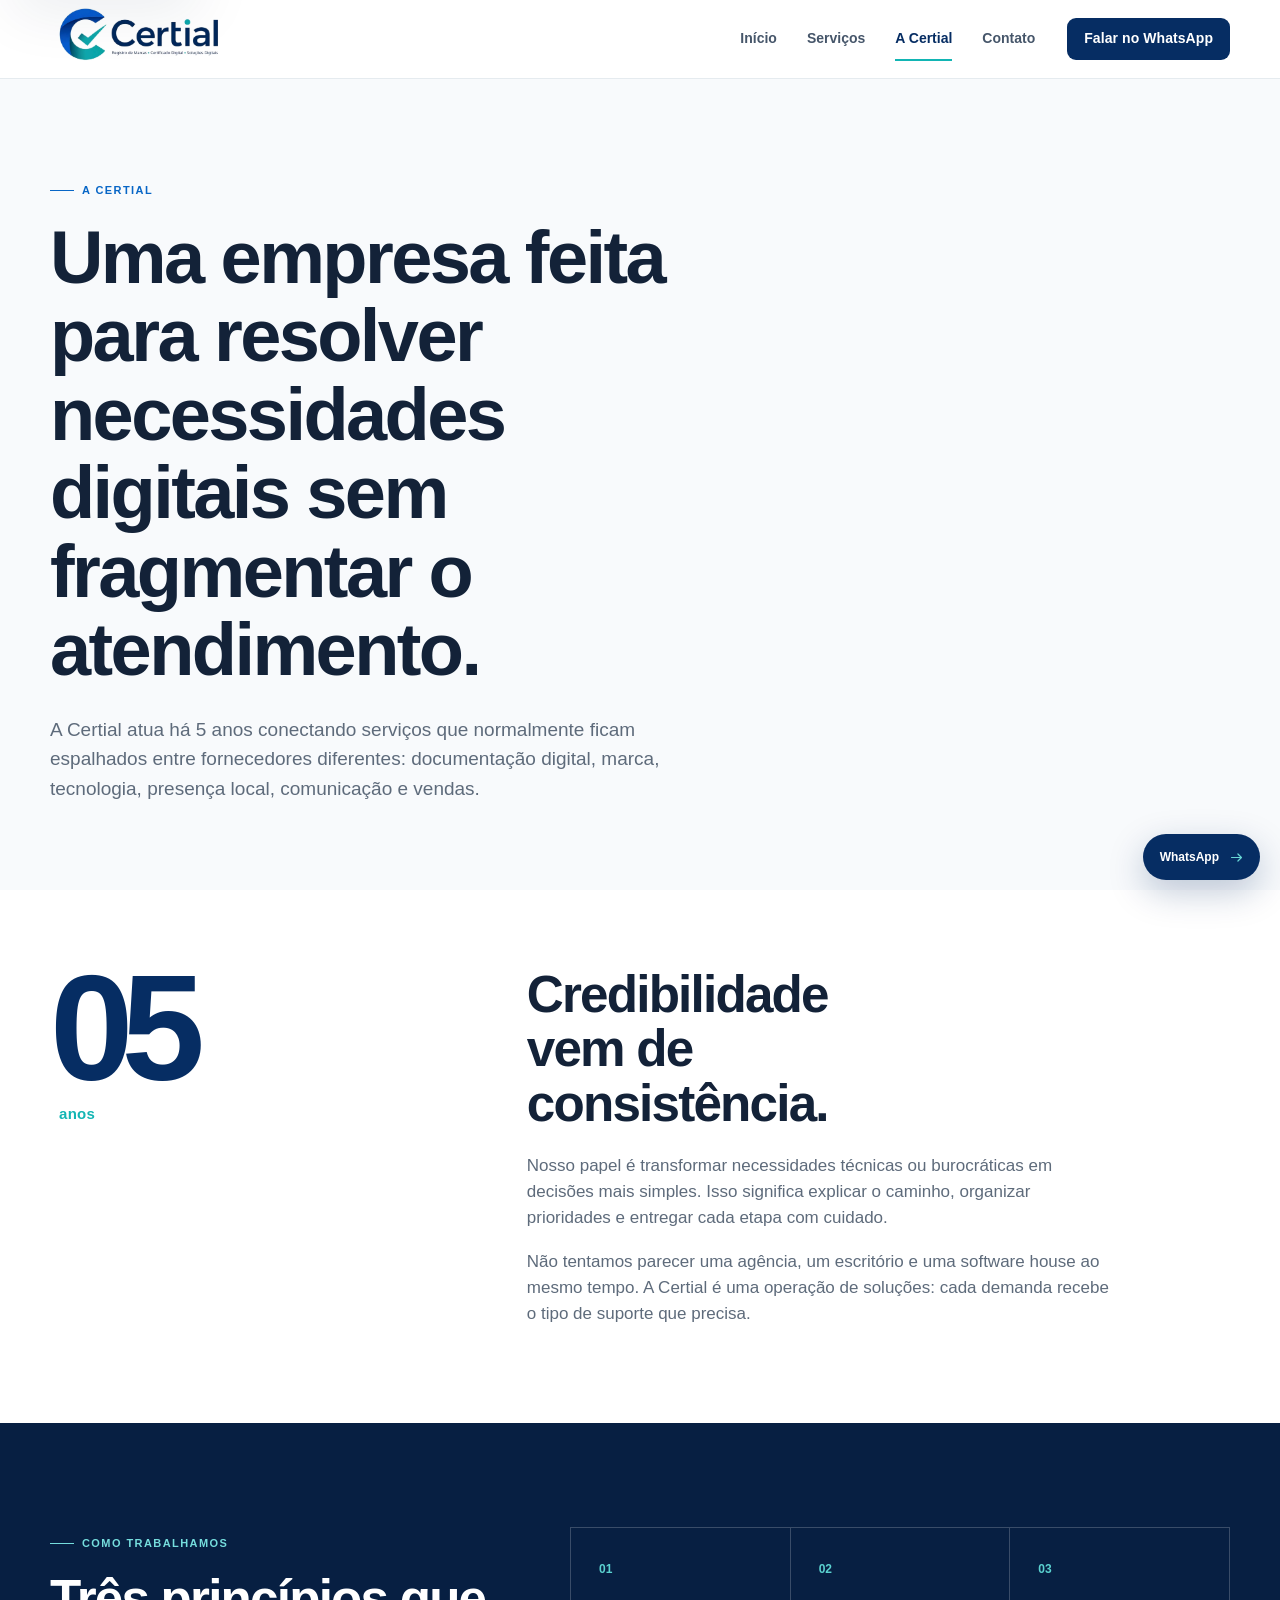
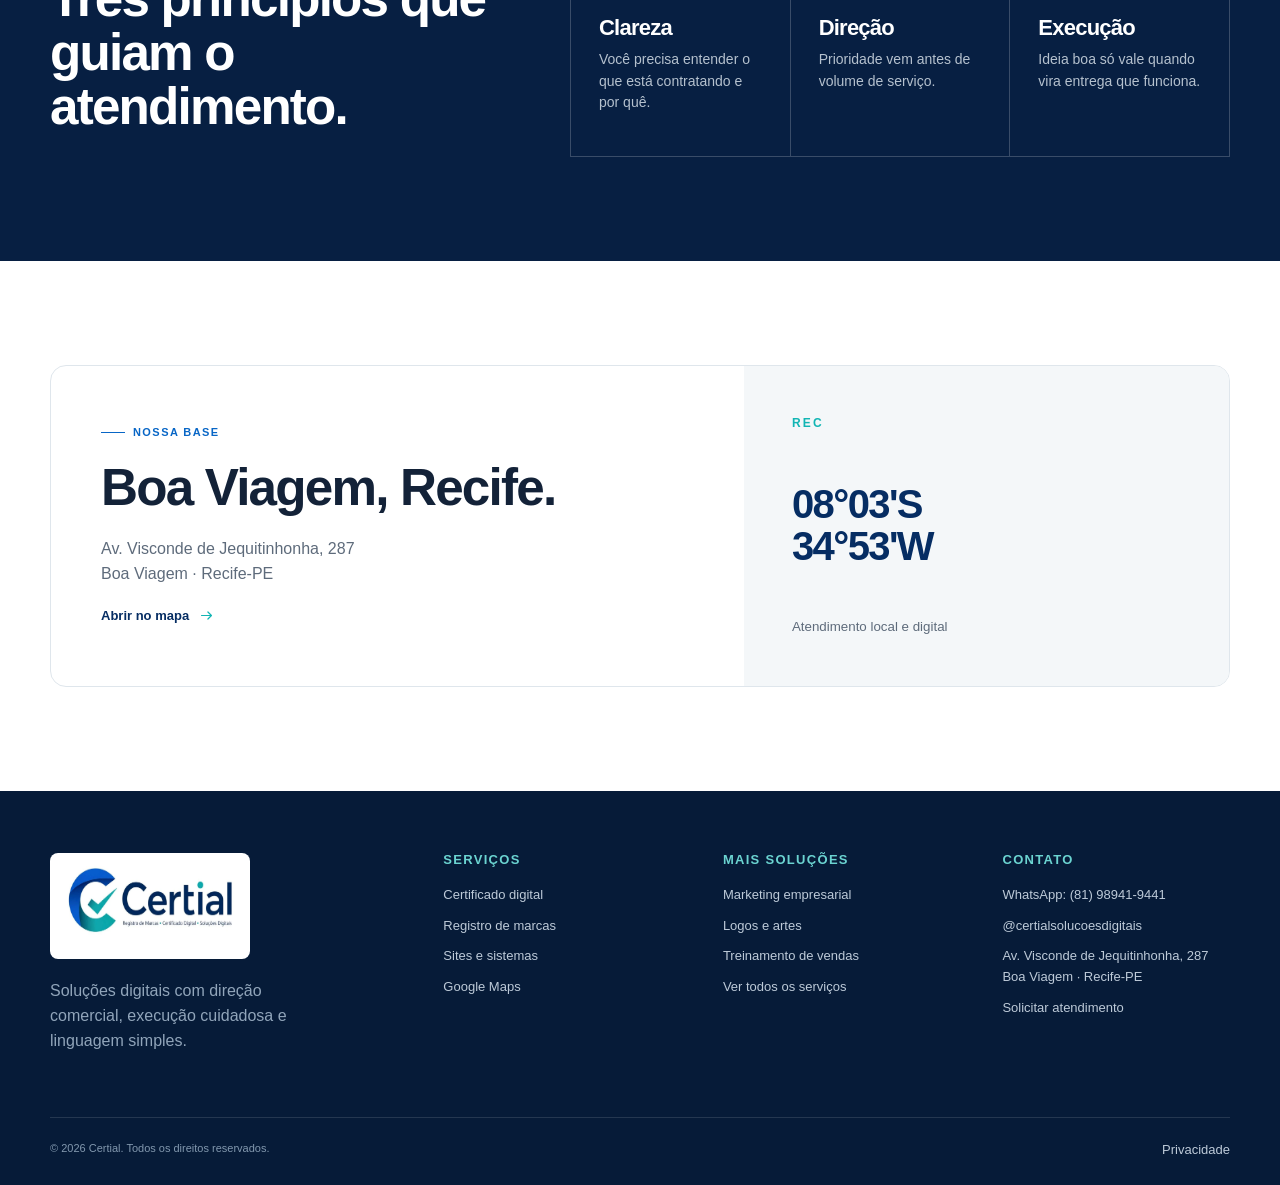
==== sobre.html @ b818bddf "Add files via upload" ====
<!doctype html>
<html lang="pt-BR">
<head>
  <meta charset="utf-8">
  <meta name="viewport" content="width=device-width, initial-scale=1">
  <title>A Certial | Soluções digitais em Recife</title>
  <meta name="description" content="Conheça a Certial, empresa de soluções digitais em Boa Viagem, Recife, com 5 anos de atuação.">
  <meta name="theme-color" content="#062d63">
  <meta name="color-scheme" content="light">
  <link rel="icon" href="favicon.png" type="image/png">
  <link rel="apple-touch-icon" href="icon-192.png">
  <link rel="manifest" href="manifest.webmanifest">
  <link rel="preload" href="logo-transparent.png" as="image">
  <link rel="stylesheet" href="style.css">
  
</head>
<body>
<a class="skip-link" href="#conteudo">Pular para o conteúdo</a>
<header class="site-header" data-header>
  <div class="container nav-shell">
    <a class="brand" href="index.html" aria-label="Certial — início"><img src="logo-transparent.png" alt="Certial" width="270" height="114"></a>
    <nav class="desktop-nav" aria-label="Navegação principal"><a href="index.html" class="">Início</a><a href="servicos.html" class="">Serviços</a><a href="sobre.html" class="is-active">A Certial</a><a href="contato.html" class="">Contato</a></nav>
    <a class="btn btn-primary header-cta" href="https://wa.me/5581989419441?text=Ol%C3%A1%21%20Vim%20pelo%20site%20da%20Certial%20e%20gostaria%20de%20atendimento." target="_blank" rel="noopener">Falar no WhatsApp</a>
    <button class="menu-toggle" type="button" aria-label="Abrir menu" aria-expanded="false" data-menu-toggle><span></span><span></span></button>
  </div>
  <div class="mobile-panel" data-mobile-menu>
    <div class="container mobile-panel-inner"><a href="index.html" class="">Início</a><a href="servicos.html" class="">Serviços</a><a href="sobre.html" class="is-active">A Certial</a><a href="contato.html" class="">Contato</a><a class="btn btn-primary" href="https://wa.me/5581989419441?text=Ol%C3%A1%21%20Vim%20pelo%20site%20da%20Certial%20e%20gostaria%20de%20atendimento." target="_blank" rel="noopener">Falar no WhatsApp</a></div>
  </div>
</header>
<main id="conteudo">
<section class="page-hero section-pad"><div class="container narrow-left reveal"><span class="eyebrow">A Certial</span><h1>Uma empresa feita para resolver necessidades digitais sem fragmentar o atendimento.</h1><p>A Certial atua há 5 anos conectando serviços que normalmente ficam espalhados entre fornecedores diferentes: documentação digital, marca, tecnologia, presença local, comunicação e vendas.</p></div></section>
<section class="section-pad compact"><div class="container about-statement"><div class="big-number reveal">05<span>anos</span></div><div class="reveal delay-1"><h2>Credibilidade vem de consistência.</h2><p>Nosso papel é transformar necessidades técnicas ou burocráticas em decisões mais simples. Isso significa explicar o caminho, organizar prioridades e entregar cada etapa com cuidado.</p><p>Não tentamos parecer uma agência, um escritório e uma software house ao mesmo tempo. A Certial é uma operação de soluções: cada demanda recebe o tipo de suporte que precisa.</p></div></div></section>
<section class="section-pad dark-section"><div class="container principles"><div class="reveal"><span class="eyebrow light">Como trabalhamos</span><h2>Três princípios que guiam o atendimento.</h2></div><div class="principle-grid reveal delay-1"><article><b>01</b><h3>Clareza</h3><p>Você precisa entender o que está contratando e por quê.</p></article><article><b>02</b><h3>Direção</h3><p>Prioridade vem antes de volume de serviço.</p></article><article><b>03</b><h3>Execução</h3><p>Ideia boa só vale quando vira entrega que funciona.</p></article></div></div></section>
<section class="section-pad"><div class="container location-card reveal"><div><span class="eyebrow">Nossa base</span><h2>Boa Viagem, Recife.</h2><p>Av. Visconde de Jequitinhonha, 287<br>Boa Viagem · Recife-PE</p><a class="text-link" href="https://www.google.com/maps/search/?api=1&query=Av.%20Visconde%20de%20Jequitinhonha%20287%2C%20Boa%20Viagem%2C%20Recife%20PE" target="_blank" rel="noopener">Abrir no mapa <span class="icon"><svg viewBox="0 0 24 24" aria-hidden="true"><path d="M5 12h14M14 7l5 5-5 5"/></svg></span></a></div><div class="location-visual"><span>REC</span><strong>08°03'S<br>34°53'W</strong><small>Atendimento local e digital</small></div></div></section>
</main>
<footer class="site-footer">
  <div class="container footer-grid">
    <div class="footer-brand"><img src="logo.webp" alt="Certial" width="250" height="106"><p>Soluções digitais com direção comercial, execução cuidadosa e linguagem simples.</p></div>
    <div><h3>Serviços</h3><a href="certificado-digital.html">Certificado digital</a><a href="registro-de-marcas.html">Registro de marcas</a><a href="sites-sistemas.html">Sites e sistemas</a><a href="google-maps.html">Google Maps</a></div>
    <div><h3>Mais soluções</h3><a href="marketing.html">Marketing empresarial</a><a href="identidade-visual.html">Logos e artes</a><a href="treinamento-vendas.html">Treinamento de vendas</a><a href="servicos.html">Ver todos os serviços</a></div>
    <div><h3>Contato</h3><a href="https://wa.me/5581989419441?text=Ol%C3%A1%21%20Vim%20pelo%20site%20da%20Certial%20e%20gostaria%20de%20atendimento." target="_blank" rel="noopener">WhatsApp: (81) 98941-9441</a><a href="https://www.instagram.com/certialsolucoesdigitais/" target="_blank" rel="noopener">@certialsolucoesdigitais</a><a href="https://www.google.com/maps/search/?api=1&query=Av.%20Visconde%20de%20Jequitinhonha%20287%2C%20Boa%20Viagem%2C%20Recife%20PE" target="_blank" rel="noopener">Av. Visconde de Jequitinhonha, 287<br>Boa Viagem · Recife-PE</a><a href="contato.html">Solicitar atendimento</a></div>
  </div>
  <div class="container footer-bottom"><span>© <span data-year></span> Certial. Todos os direitos reservados.</span><a href="privacidade.html">Privacidade</a></div>
</footer>
<a class="floating-contact" href="https://wa.me/5581989419441?text=Ol%C3%A1%21%20Vim%20pelo%20site%20da%20Certial%20e%20gostaria%20de%20atendimento." target="_blank" rel="noopener" aria-label="Falar com a Certial pelo WhatsApp"><span>WhatsApp</span><span class="icon"><svg viewBox="0 0 24 24" aria-hidden="true"><path d="M5 12h14M14 7l5 5-5 5"/></svg></span></a>
<script src="script.js" defer></script>
</body>
</html>
---- style.css ----
:root{
  --navy:#062d63;
  --navy-2:#0b3d7a;
  --blue:#0866c6;
  --teal:#12b5b4;
  --ink:#132238;
  --muted:#5e6b7b;
  --line:#dfe6ec;
  --soft:#f4f7f9;
  --white:#fff;
  --radius:14px;
  --shadow:0 20px 60px rgba(15,37,65,.10);
  --container:min(1180px,calc(100% - 40px));
}
*{box-sizing:border-box}
html{scroll-behavior:smooth}
body{margin:0;background:#fff;color:var(--ink);font-family:Inter,ui-sans-serif,-apple-system,BlinkMacSystemFont,"Segoe UI",Roboto,Arial,sans-serif;line-height:1.55;-webkit-font-smoothing:antialiased}
a{color:inherit;text-decoration:none}
img{max-width:100%;display:block}
button,input,select,textarea{font:inherit}
button{color:inherit}
svg{width:100%;height:100%;fill:none;stroke:currentColor;stroke-width:1.7;stroke-linecap:round;stroke-linejoin:round}
::selection{background:#c9efef;color:var(--navy)}
.container{width:var(--container);margin-inline:auto}
.section-pad{padding:104px 0}.section-pad.compact{padding:78px 0}
.skip-link{position:fixed;left:14px;top:14px;z-index:9999;background:#fff;padding:10px 14px;border-radius:8px;transform:translateY(-160%);box-shadow:var(--shadow)}.skip-link:focus{transform:none}
.site-header{position:sticky;top:0;z-index:50;background:rgba(255,255,255,.93);backdrop-filter:blur(14px);border-bottom:1px solid rgba(223,230,236,.8)}
.nav-shell{height:78px;display:flex;align-items:center;gap:32px}.brand{display:flex;align-items:center;margin-right:auto}.brand img{width:177px;height:auto}.desktop-nav{display:flex;gap:30px;align-items:center}.desktop-nav a{font-size:14px;font-weight:650;color:#46566a;position:relative}.desktop-nav a:after{content:"";position:absolute;left:0;right:0;bottom:-11px;height:2px;background:var(--teal);transform:scaleX(0);transform-origin:left;transition:transform .24s}.desktop-nav a:hover:after,.desktop-nav a.is-active:after{transform:scaleX(1)}.desktop-nav a.is-active{color:var(--navy)}
.btn{display:inline-flex;justify-content:center;align-items:center;min-height:48px;padding:0 19px;border-radius:9px;border:1px solid transparent;font-weight:750;font-size:14px;letter-spacing:.005em;cursor:pointer;transition:transform .2s,background .2s,border-color .2s,color .2s}.btn:hover{transform:translateY(-1px)}.btn-primary{background:var(--navy);color:#fff}.btn-primary:hover{background:#0a3a78}.btn-ghost{border-color:#cfd9e3;background:#fff;color:var(--navy)}.btn-ghost:hover{border-color:#9cabb9}.btn-light{background:#fff;color:var(--navy)}.btn-full{width:100%}.header-cta{min-height:42px;padding:0 16px}
.menu-toggle{display:none;border:0;background:transparent;width:44px;height:44px;position:relative}.menu-toggle span{position:absolute;width:21px;height:2px;background:var(--navy);left:12px;transition:.25s}.menu-toggle span:first-child{top:17px}.menu-toggle span:last-child{top:25px}.menu-toggle[aria-expanded="true"] span:first-child{transform:translateY(4px) rotate(45deg)}.menu-toggle[aria-expanded="true"] span:last-child{transform:translateY(-4px) rotate(-45deg)}.mobile-panel{display:none}
.eyebrow{display:inline-flex;align-items:center;gap:8px;text-transform:uppercase;letter-spacing:.13em;font-size:11px;font-weight:850;color:var(--blue);margin-bottom:20px}.eyebrow:before{content:"";width:24px;height:1px;background:currentColor}.eyebrow.light{color:#75dddd}
h1,h2,h3,p{margin-top:0}h1,h2,h3{letter-spacing:-.035em;line-height:1.06}h1{font-size:clamp(44px,6vw,78px);max-width:14ch;margin-bottom:25px}h2{font-size:clamp(34px,4vw,54px);margin-bottom:22px}h3{font-size:22px;margin-bottom:10px}p{color:var(--muted)}
.hero{padding-top:90px;background:linear-gradient(180deg,#fff 0%,#fbfdfe 100%);overflow:hidden}.hero-grid{display:grid;grid-template-columns:minmax(0,1.2fr) minmax(360px,.8fr);gap:74px;align-items:center}.hero h1 em{font-style:normal;color:var(--navy);position:relative}.hero h1 em:after{content:"";position:absolute;left:0;right:3%;bottom:-4px;height:5px;background:linear-gradient(90deg,var(--teal),#5ce0da);border-radius:4px;transform:rotate(-.5deg)}.hero-lead{font-size:19px;line-height:1.65;max-width:690px}.hero-actions{display:flex;gap:12px;flex-wrap:wrap;margin-top:29px}.hero-note{margin-top:29px;font-size:13px;color:#58687a;display:flex;gap:10px;align-items:center}.status-dot{width:8px;height:8px;border-radius:50%;background:var(--teal);box-shadow:0 0 0 5px rgba(18,181,180,.12)}
.hero-panel{background:var(--navy);color:#fff;padding:34px 34px 30px;border-radius:16px;box-shadow:0 28px 80px rgba(6,45,99,.22);position:relative}.hero-panel:before{content:"";position:absolute;inset:12px;border:1px solid rgba(255,255,255,.08);border-radius:10px;pointer-events:none}.panel-kicker{font-size:10px;letter-spacing:.2em;color:#8fdcde;margin-bottom:26px}.panel-focus{display:grid;grid-template-columns:43px 1fr;gap:2px 14px;position:relative;z-index:1}.panel-focus span{grid-row:1/3;font-size:13px;color:#65d6d5;padding-top:2px}.panel-focus strong{font-size:19px}.panel-focus small{color:#b6c7da;line-height:1.5;margin-top:5px}.panel-line{height:1px;background:rgba(255,255,255,.12);margin:25px 0}
.hero-proof{display:grid;grid-template-columns:repeat(4,1fr);margin-top:78px;border-top:1px solid var(--line);border-bottom:1px solid var(--line)}.hero-proof span{padding:18px 20px;text-align:center;border-right:1px solid var(--line);font-size:12px;text-transform:uppercase;letter-spacing:.08em;font-weight:750;color:#556576}.hero-proof span:last-child{border-right:0}
.section-heading{display:grid;grid-template-columns:1.2fr .8fr;gap:70px;align-items:end;margin-bottom:42px}.section-heading h2{margin-bottom:0}.section-heading>p{font-size:17px;max-width:520px;margin-bottom:4px}
.services-grid{display:grid;grid-template-columns:repeat(2,1fr);border-top:1px solid var(--line)}.service-card{display:grid;grid-template-columns:56px 1fr;gap:22px;padding:32px 25px 32px 0;border-bottom:1px solid var(--line);transition:padding-left .22s,background .22s}.service-card:nth-child(odd){border-right:1px solid var(--line);padding-right:34px}.service-card:nth-child(even){padding-left:34px}.service-card:hover{background:#f8fafb}.icon{width:28px;height:28px;display:inline-flex;color:var(--teal);flex:0 0 auto}.service-card>.icon{width:32px;height:32px;color:var(--navy);margin-top:2px}.service-card p{margin-bottom:17px;max-width:46ch}.text-link{display:inline-flex;align-items:center;gap:9px;color:var(--navy);font-size:13px;font-weight:800}.text-link .icon{width:17px;height:17px}.services-grid-wide{grid-template-columns:repeat(2,1fr)}
.dark-section{background:#071f42;color:#fff}.dark-section p{color:#b5c1ce}.split-feature{display:grid;grid-template-columns:.9fr 1.1fr;gap:110px;align-items:center}.split-feature h2{max-width:12ch}.split-feature p{font-size:17px;max-width:54ch}.process-list{border-top:1px solid rgba(255,255,255,.17)}.process-list>div{display:grid;grid-template-columns:58px 1fr;padding:25px 0;border-bottom:1px solid rgba(255,255,255,.17)}.process-list b{font-size:12px;color:#68d4d3}.process-list span{display:grid;gap:6px}.process-list strong{font-size:18px}.process-list small{color:#9fb1c4}
.focus-grid{display:grid;grid-template-columns:1.2fr .8fr;grid-template-rows:auto auto;gap:16px}.focus-primary{grid-row:1/3;background:var(--soft);padding:52px;border-radius:14px;min-height:460px;display:flex;flex-direction:column;justify-content:flex-end}.focus-primary h2{max-width:10ch}.focus-primary p{font-size:17px;max-width:50ch}.focus-secondary{border:1px solid var(--line);padding:32px;border-radius:14px}.focus-secondary>span{font-size:11px;text-transform:uppercase;letter-spacing:.12em;color:var(--blue);font-weight:800}.focus-secondary h3{font-size:26px;margin-top:14px}.focus-secondary a{font-size:13px;color:var(--navy);font-weight:800}.two-col-cta{display:grid;grid-template-columns:1fr .8fr;gap:70px;padding:50px;border:1px solid var(--line);border-radius:16px}.two-col-cta h2{margin-bottom:0}.two-col-cta p{font-size:17px}
.faq-section{background:#fbfcfd}.faq-wrap{display:grid;grid-template-columns:.8fr 1.2fr;gap:90px}.faq-list{border-top:1px solid var(--line)}details{border-bottom:1px solid var(--line);padding:0}summary{list-style:none;cursor:pointer;font-weight:780;padding:24px 38px 24px 0;position:relative}summary::-webkit-details-marker{display:none}summary:after{content:"+";position:absolute;right:5px;font-size:23px;font-weight:400;top:18px;color:var(--teal)}details[open] summary:after{content:"−"}details p{padding:0 40px 22px 0;margin:0;max-width:62ch}
.page-hero{padding-top:95px;padding-bottom:68px;background:#f8fafc}.narrow-left{max-width:980px;margin-left:max(20px,calc((100vw - 1180px)/2))}.narrow-left h1{font-size:clamp(46px,6vw,74px);max-width:16ch}.narrow-left p{font-size:19px;max-width:60ch}.decision-grid{display:grid;grid-template-columns:1fr .8fr;gap:100px;align-items:center}.decision-grid p{font-size:17px}.soft-section{background:var(--soft)}.matrix{display:grid;grid-template-columns:repeat(3,1fr);border-top:1px solid var(--line);border-left:1px solid var(--line)}.matrix>div{padding:30px;border-right:1px solid var(--line);border-bottom:1px solid var(--line);min-height:135px;display:flex;flex-direction:column;justify-content:space-between}.matrix span{font-size:12px;color:var(--muted)}.matrix strong{font-size:18px;color:var(--navy)}
.service-hero{padding-top:92px;background:linear-gradient(180deg,#fff,#f7fafc)}.service-hero-grid{display:grid;grid-template-columns:1.05fr .65fr;gap:95px;align-items:center}.service-hero h1{max-width:13ch}.service-hero p{font-size:19px;max-width:60ch}.service-symbol{background:var(--navy);min-height:390px;border-radius:16px;padding:40px;color:#fff;display:flex;flex-direction:column;justify-content:flex-end;position:relative;overflow:hidden}.service-symbol:before{content:"";position:absolute;width:250px;height:250px;border-radius:50%;background:rgba(18,181,180,.18);right:-80px;top:-80px}.service-symbol>.icon{position:absolute;right:40px;top:40px;width:86px;height:86px;color:#58d4d2;opacity:.9}.service-symbol span{font-size:11px;letter-spacing:.2em;color:#64d6d3}.service-symbol small{font-size:28px;max-width:10ch;font-weight:750;line-height:1.06;margin-top:10px}.service-detail-grid{display:grid;grid-template-columns:.9fr 1.1fr;gap:100px;align-items:start}.service-detail-grid h2{font-size:40px;max-width:14ch}.benefit-list{list-style:none;margin:0;padding:0;border-top:1px solid var(--line)}.benefit-list li{display:flex;gap:15px;align-items:flex-start;padding:22px 0;border-bottom:1px solid var(--line);font-weight:670}.benefit-list .icon{width:21px;height:21px;margin-top:1px}.mini-callout{padding:34px;border:1px solid #cfdce4;border-radius:14px;background:#fff}.mini-callout strong{font-size:20px}.mini-callout p{margin:10px 0 0}.steps-horizontal{display:grid;grid-template-columns:repeat(3,1fr);border-top:1px solid var(--line);border-left:1px solid var(--line)}.steps-horizontal>div{padding:30px;min-height:160px;border-right:1px solid var(--line);border-bottom:1px solid var(--line);display:flex;flex-direction:column;justify-content:space-between}.steps-horizontal b{font-size:12px;color:var(--teal)}.steps-horizontal span{font-size:19px;font-weight:750;max-width:16ch}.final-cta{padding:48px 54px;background:var(--navy);border-radius:16px;color:#fff;display:flex;align-items:center;justify-content:space-between;gap:30px}.final-cta h2{font-size:43px;margin-bottom:10px}.final-cta p{color:#c4d0dc;margin-bottom:0}
.about-statement{display:grid;grid-template-columns:.55fr 1fr;gap:90px;align-items:start}.big-number{font-size:150px;line-height:.8;font-weight:850;letter-spacing:-.08em;color:var(--navy)}.big-number span{display:block;font-size:15px;letter-spacing:.02em;margin:20px 0 0 9px;color:var(--teal)}.about-statement h2{max-width:12ch}.about-statement p{font-size:17px;max-width:62ch}.principles{display:grid;grid-template-columns:.8fr 1.2fr;gap:80px}.principle-grid{display:grid;grid-template-columns:repeat(3,1fr);border-top:1px solid rgba(255,255,255,.2);border-left:1px solid rgba(255,255,255,.2)}.principle-grid article{padding:28px;border-right:1px solid rgba(255,255,255,.2);border-bottom:1px solid rgba(255,255,255,.2)}.principle-grid b{color:#5bd2d0;font-size:12px}.principle-grid h3{margin-top:35px}.principle-grid p{font-size:14px}.location-card{display:grid;grid-template-columns:1fr .7fr;border:1px solid var(--line);border-radius:16px;overflow:hidden}.location-card>div:first-child{padding:50px}.location-visual{background:var(--soft);padding:48px;display:flex;flex-direction:column;justify-content:space-between;min-height:320px}.location-visual span{font-size:12px;letter-spacing:.18em;color:var(--teal);font-weight:800}.location-visual strong{font-size:40px;line-height:1.05;color:var(--navy);letter-spacing:-.04em}.location-visual small{color:var(--muted)}
.contact-hero{padding-top:92px}.contact-grid{display:grid;grid-template-columns:.85fr 1.15fr;gap:90px;align-items:start}.contact-grid h1{font-size:clamp(45px,5vw,68px);max-width:11ch}.contact-grid>div>p{font-size:18px;max-width:54ch}.contact-meta{display:grid;gap:12px;margin-top:40px}.contact-meta a{padding:18px 0;border-top:1px solid var(--line);display:grid;gap:4px}.contact-meta span{font-size:11px;text-transform:uppercase;letter-spacing:.1em;color:var(--muted)}.contact-meta strong{color:var(--navy)}.lead-form{background:#f7f9fb;border:1px solid var(--line);padding:34px;border-radius:14px;display:grid;gap:18px}.lead-form label{display:grid;gap:8px;font-size:13px;font-weight:750}.lead-form input,.lead-form select,.lead-form textarea{width:100%;border:1px solid #ccd7e1;background:#fff;border-radius:9px;padding:13px 14px;outline:none;transition:border-color .2s,box-shadow .2s;color:var(--ink)}.lead-form input:focus,.lead-form select:focus,.lead-form textarea:focus{border-color:#66a8d9;box-shadow:0 0 0 3px rgba(8,102,198,.09)}.lead-form textarea{resize:vertical}.lead-form small{font-size:11px;color:#718092;line-height:1.5}.modal{position:fixed;inset:0;display:none;z-index:100}.modal.is-open{display:block}.modal-backdrop{position:absolute;inset:0;background:rgba(4,17,36,.62);backdrop-filter:blur(4px)}.modal-card{position:relative;z-index:1;width:min(620px,calc(100% - 32px));margin:8vh auto;background:#fff;border-radius:14px;padding:34px;box-shadow:0 30px 90px rgba(0,0,0,.25)}.modal-close{position:absolute;right:14px;top:10px;background:transparent;border:0;font-size:30px;cursor:pointer}.modal-card h2{font-size:34px}.modal-card textarea{width:100%;padding:14px;border:1px solid var(--line);border-radius:8px;background:#f7f9fb;color:var(--ink);resize:none}.modal-actions{display:flex;gap:10px;margin-top:16px}.copy-status{font-size:12px;margin:10px 0 0;color:var(--teal);min-height:18px}.prose{max-width:760px}.prose h2{font-size:28px;margin-top:40px}.prose p{font-size:17px}.not-found{min-height:65vh;display:flex;align-items:center}.not-found h1{max-width:10ch}.not-found p{font-size:18px}
.site-footer{background:#061b38;color:#fff;padding:62px 0 24px}.footer-grid{display:grid;grid-template-columns:1.5fr repeat(3,1fr);gap:52px}.footer-brand img{width:200px;background:#fff;border-radius:8px;padding:7px 9px}.footer-brand p{max-width:32ch;color:#91a5ba;margin-top:20px}.site-footer h3{font-size:13px;text-transform:uppercase;letter-spacing:.1em;color:#6bd4d1;margin-bottom:18px}.site-footer a{display:block;color:#bdcad8;font-size:13px;margin:10px 0;line-height:1.6}.site-footer a:hover{color:#fff}.footer-bottom{border-top:1px solid rgba(255,255,255,.12);margin-top:48px;padding-top:22px;display:flex;justify-content:space-between;gap:20px;color:#8298ae;font-size:11px}.footer-bottom a{margin:0}.floating-contact{position:fixed;right:20px;bottom:20px;z-index:40;background:var(--navy);color:#fff;display:flex;align-items:center;gap:9px;height:46px;padding:0 15px 0 17px;border-radius:30px;box-shadow:0 12px 35px rgba(6,45,99,.25);font-size:12px;font-weight:800}.floating-contact .icon{width:17px;height:17px;color:#68d8d6}
.reveal{opacity:0;transform:translateY(18px);transition:opacity .7s ease,transform .7s ease}.reveal.is-visible{opacity:1;transform:none}.delay-1{transition-delay:.08s}.delay-2{transition-delay:.16s}
@media (max-width:980px){
  :root{--container:min(100% - 32px,760px)}.section-pad{padding:78px 0}.section-pad.compact{padding:62px 0}.desktop-nav,.header-cta{display:none}.menu-toggle{display:block}.mobile-panel{display:block;max-height:0;overflow:hidden;background:#fff;border-top:1px solid transparent;transition:max-height .35s ease,border-color .35s}.mobile-panel.is-open{max-height:420px;border-color:var(--line)}.mobile-panel-inner{padding:18px 0 22px;display:grid;gap:6px}.mobile-panel a:not(.btn){padding:12px 0;border-bottom:1px solid #edf1f4;font-weight:700}.mobile-panel .btn{margin-top:10px}.hero-grid,.service-hero-grid,.contact-grid{grid-template-columns:1fr;gap:48px}.hero-panel{max-width:620px}.hero-proof{grid-template-columns:repeat(2,1fr)}.hero-proof span:nth-child(2){border-right:0}.hero-proof span:nth-child(-n+2){border-bottom:1px solid var(--line)}.section-heading,.split-feature,.decision-grid,.service-detail-grid,.about-statement,.principles,.faq-wrap,.two-col-cta{grid-template-columns:1fr;gap:42px}.services-grid{grid-template-columns:1fr}.service-card:nth-child(odd){border-right:0;padding-right:0}.service-card:nth-child(even){padding-left:0}.focus-grid{grid-template-columns:1fr;grid-template-rows:auto}.focus-primary{grid-row:auto;min-height:380px}.matrix{grid-template-columns:repeat(2,1fr)}.steps-horizontal{grid-template-columns:1fr}.final-cta{align-items:flex-start;flex-direction:column}.principle-grid{grid-template-columns:1fr}.location-card{grid-template-columns:1fr}.footer-grid{grid-template-columns:1.4fr 1fr 1fr}.footer-grid>div:last-child{grid-column:1/-1}.narrow-left{margin-inline:auto;width:var(--container);max-width:none}
}
@media (max-width:640px){
  :root{--container:calc(100% - 28px)}.nav-shell{height:68px}.brand img{width:155px}.section-pad{padding:62px 0}.section-pad.compact{padding:52px 0}h1{font-size:43px}h2{font-size:34px}.hero{padding-top:60px}.hero h1{font-size:48px}.hero-lead,.narrow-left p,.service-hero p{font-size:17px}.hero-panel{padding:28px 24px}.hero-proof{margin-top:52px}.hero-proof span{padding:15px 8px;font-size:10px}.section-heading{margin-bottom:26px}.service-card{grid-template-columns:44px 1fr;padding-top:25px;padding-bottom:25px}.focus-primary{padding:32px;min-height:340px}.focus-secondary{padding:26px}.two-col-cta{padding:30px}.matrix{grid-template-columns:1fr}.matrix>div{min-height:110px}.service-symbol{min-height:300px;padding:28px}.service-symbol>.icon{width:68px;height:68px;right:28px;top:28px}.service-detail-grid h2{font-size:34px}.steps-horizontal>div{min-height:125px}.final-cta{padding:34px 28px}.final-cta h2{font-size:34px}.big-number{font-size:110px}.principle-grid{display:block;border-left:1px solid rgba(255,255,255,.2)}.location-card>div:first-child,.location-visual{padding:32px}.contact-grid{gap:44px}.lead-form{padding:24px 18px}.modal-card{padding:28px 20px}.modal-actions{flex-direction:column}.footer-grid{grid-template-columns:1fr 1fr;gap:34px}.footer-brand{grid-column:1/-1}.footer-grid>div:last-child{grid-column:auto}.footer-bottom{flex-direction:column}.floating-contact span{display:none}.floating-contact{width:48px;height:48px;padding:0;justify-content:center}.floating-contact .icon{width:20px;height:20px}.floating-contact{right:14px;bottom:14px}
}
@media (prefers-reduced-motion:reduce){html{scroll-behavior:auto}.reveal{opacity:1;transform:none;transition:none}.btn,.desktop-nav a:after,.mobile-panel{transition:none}}
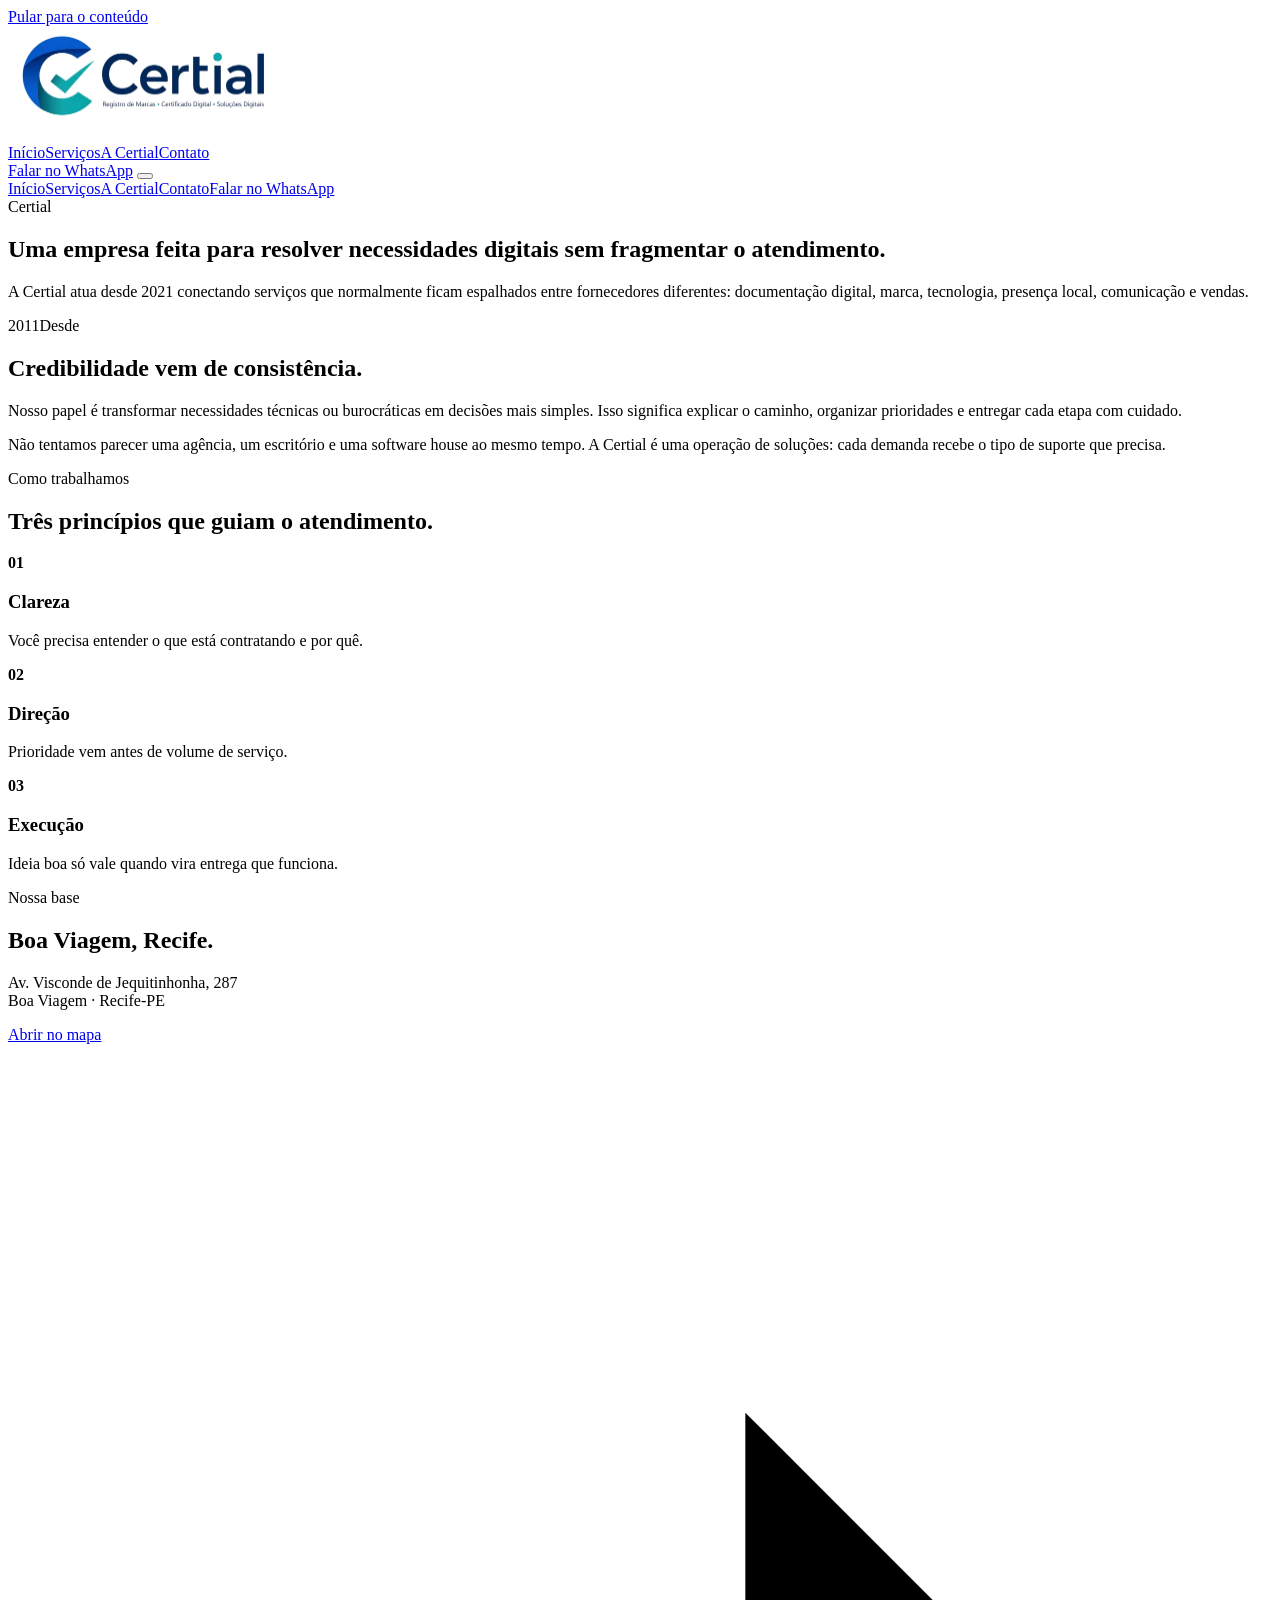
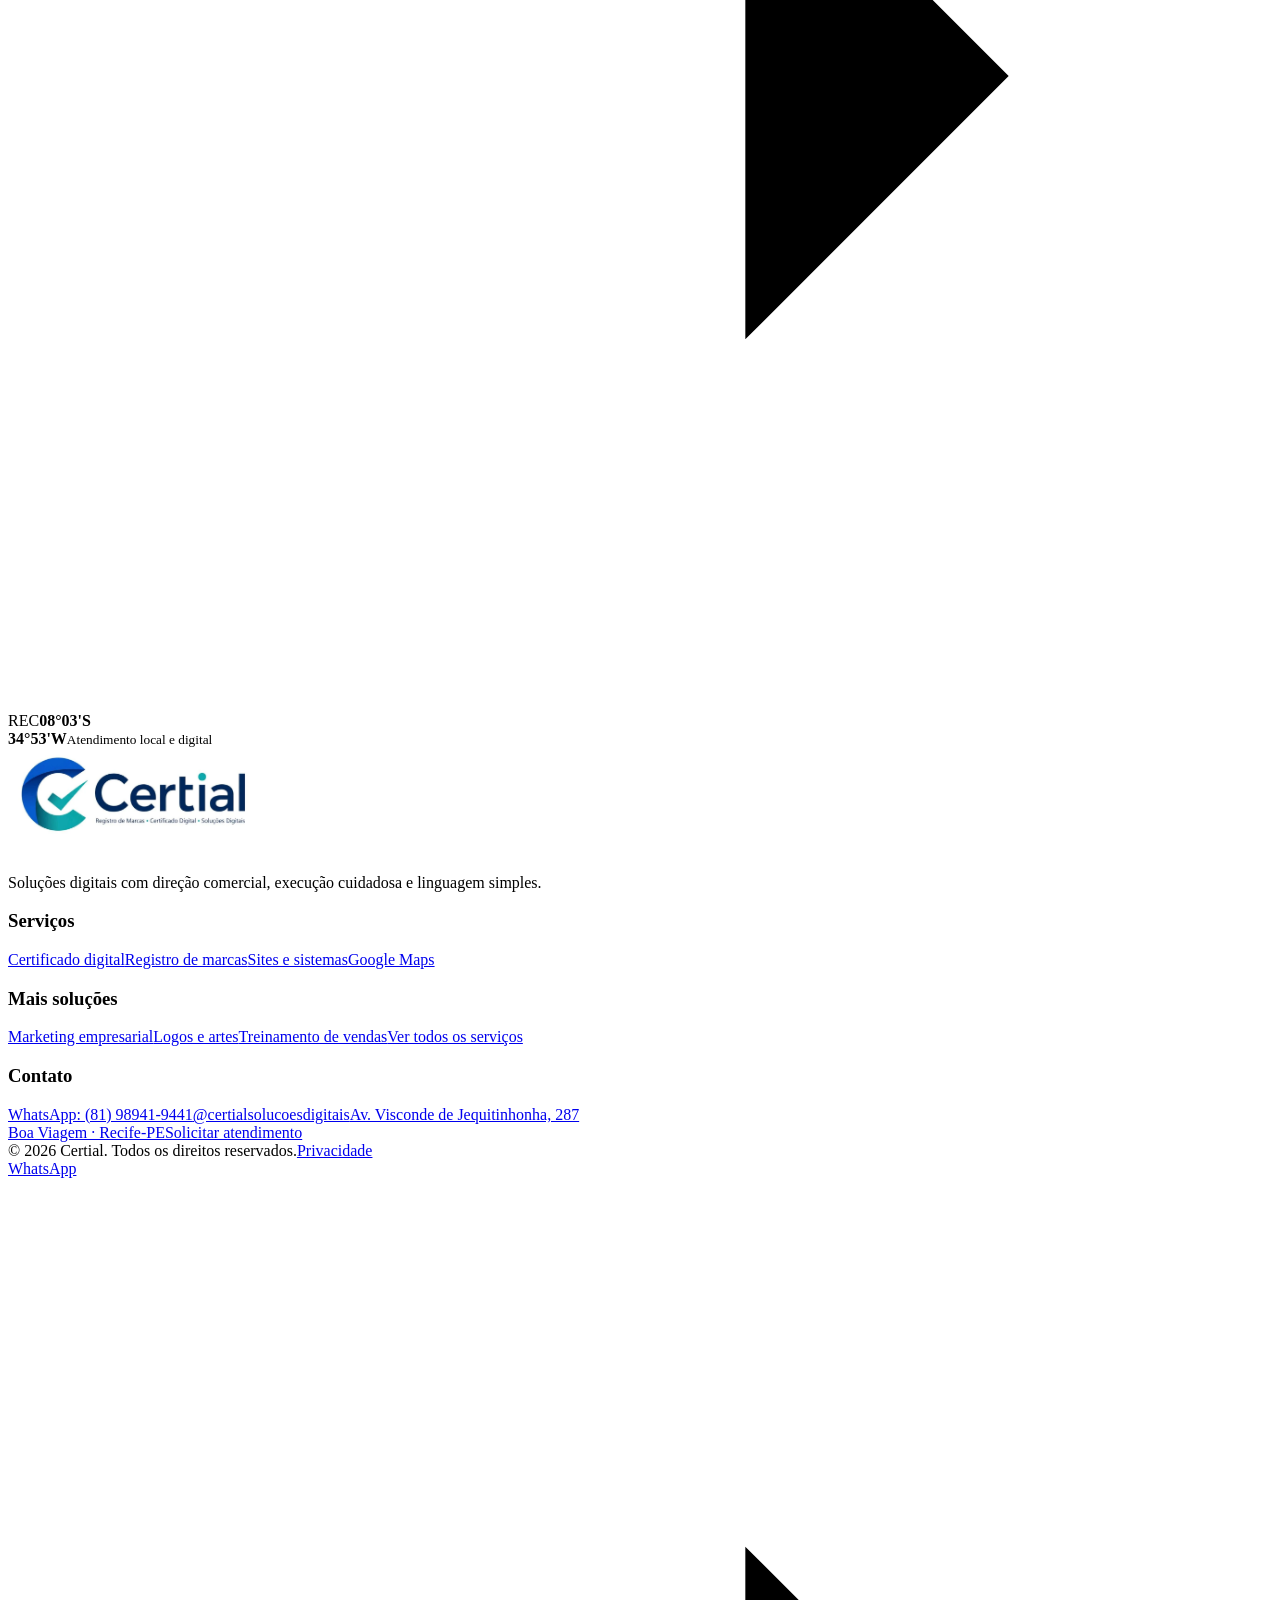
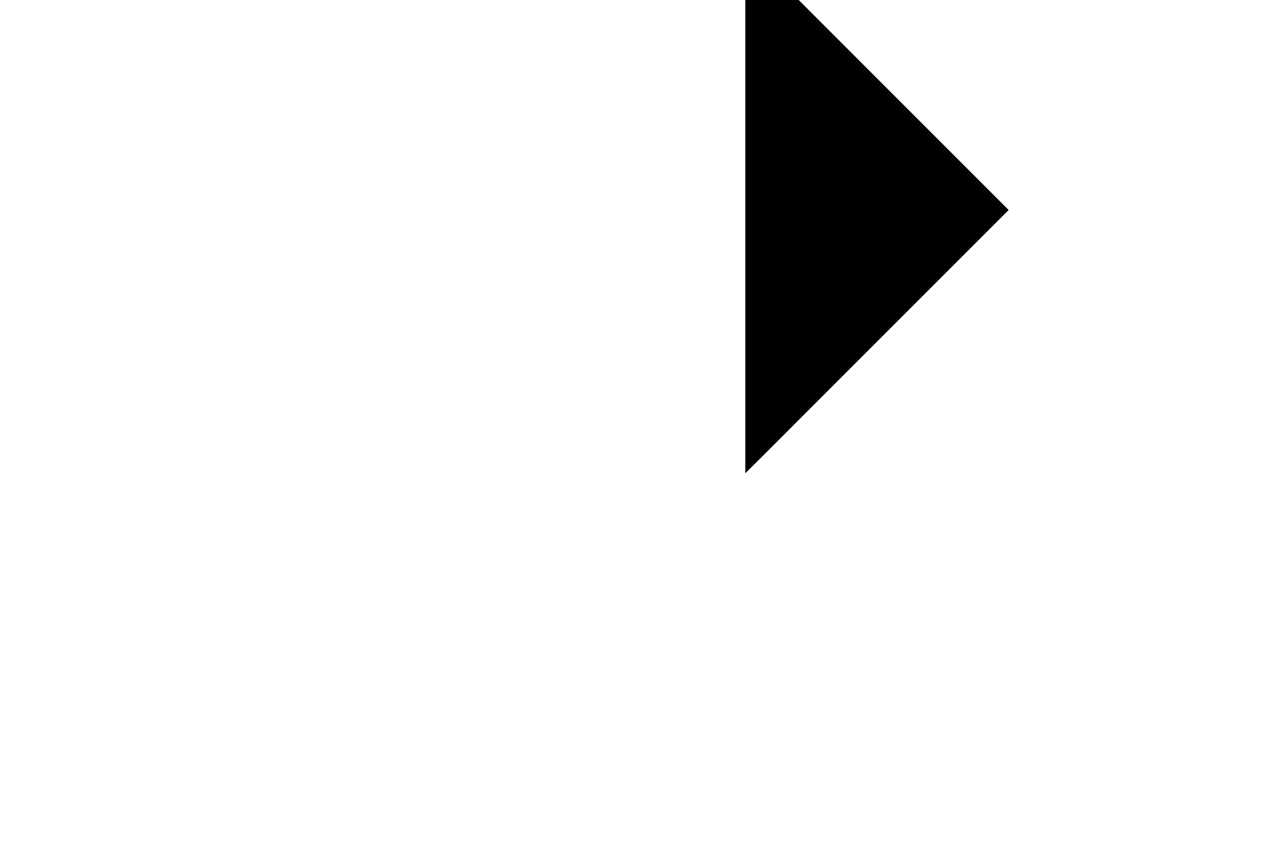
==== commit 0573adff: "Add files via upload" ====
--- a/sobre.html
+++ b/sobre.html
@@ -3,15 +3,15 @@
 <head>
   <meta charset="utf-8">
   <meta name="viewport" content="width=device-width, initial-scale=1">
-  <title>A Certial | Soluções digitais em Recife</title>
-  <meta name="description" content="Conheça a Certial, empresa de soluções digitais em Boa Viagem, Recife, com 5 anos de atuação.">
+  <title>Certial</title>
+  <meta name="description" content="Conheça a Certial, empresa de soluções digitais em Boa Viagem, Recife.">
   <meta name="theme-color" content="#062d63">
   <meta name="color-scheme" content="light">
   <link rel="icon" href="favicon.png" type="image/png">
   <link rel="apple-touch-icon" href="icon-192.png">
   <link rel="manifest" href="manifest.webmanifest">
   <link rel="preload" href="logo-transparent.png" as="image">
-  <link rel="stylesheet" href="style.css">
+  <link rel="styleshe5 et" href="style.css">
   
 </head>
 <body>
@@ -28,8 +28,8 @@
   </div>
 </header>
 <main id="conteudo">
-<section class="page-hero section-pad"><div class="container narrow-left reveal"><span class="eyebrow">A Certial</span><h1>Uma empresa feita para resolver necessidades digitais sem fragmentar o atendimento.</h1><p>A Certial atua há 5 anos conectando serviços que normalmente ficam espalhados entre fornecedores diferentes: documentação digital, marca, tecnologia, presença local, comunicação e vendas.</p></div></section>
-<section class="section-pad compact"><div class="container about-statement"><div class="big-number reveal">05<span>anos</span></div><div class="reveal delay-1"><h2>Credibilidade vem de consistência.</h2><p>Nosso papel é transformar necessidades técnicas ou burocráticas em decisões mais simples. Isso significa explicar o caminho, organizar prioridades e entregar cada etapa com cuidado.</p><p>Não tentamos parecer uma agência, um escritório e uma software house ao mesmo tempo. A Certial é uma operação de soluções: cada demanda recebe o tipo de suporte que precisa.</p></div></div></section>
+<section class="page-hero section-pad"><div class="container narrow-left reveal"><span class="eyebrow">Certial</span><h1>Uma empresa feita para resolver necessidades digitais sem fragmentar o atendimento.</h1><p>A Certial atua desde 2021 conectando serviços que normalmente ficam espalhados entre fornecedores diferentes: documentação digital, marca, tecnologia, presença local, comunicação e vendas.</p></div></section>
+<section class="section-pad compact"><div class="container about-statement"><div class="big-number reveal">2011<span>Desde</span></div><div class="reveal delay-1"><h2>Credibilidade vem de consistência.</h2><p>Nosso papel é transformar necessidades técnicas ou burocráticas em decisões mais simples. Isso significa explicar o caminho, organizar prioridades e entregar cada etapa com cuidado.</p><p>Não tentamos parecer uma agência, um escritório e uma software house ao mesmo tempo. A Certial é uma operação de soluções: cada demanda recebe o tipo de suporte que precisa.</p></div></div></section>
 <section class="section-pad dark-section"><div class="container principles"><div class="reveal"><span class="eyebrow light">Como trabalhamos</span><h2>Três princípios que guiam o atendimento.</h2></div><div class="principle-grid reveal delay-1"><article><b>01</b><h3>Clareza</h3><p>Você precisa entender o que está contratando e por quê.</p></article><article><b>02</b><h3>Direção</h3><p>Prioridade vem antes de volume de serviço.</p></article><article><b>03</b><h3>Execução</h3><p>Ideia boa só vale quando vira entrega que funciona.</p></article></div></div></section>
 <section class="section-pad"><div class="container location-card reveal"><div><span class="eyebrow">Nossa base</span><h2>Boa Viagem, Recife.</h2><p>Av. Visconde de Jequitinhonha, 287<br>Boa Viagem · Recife-PE</p><a class="text-link" href="https://www.google.com/maps/search/?api=1&query=Av.%20Visconde%20de%20Jequitinhonha%20287%2C%20Boa%20Viagem%2C%20Recife%20PE" target="_blank" rel="noopener">Abrir no mapa <span class="icon"><svg viewBox="0 0 24 24" aria-hidden="true"><path d="M5 12h14M14 7l5 5-5 5"/></svg></span></a></div><div class="location-visual"><span>REC</span><strong>08°03'S<br>34°53'W</strong><small>Atendimento local e digital</small></div></div></section>
 </main>
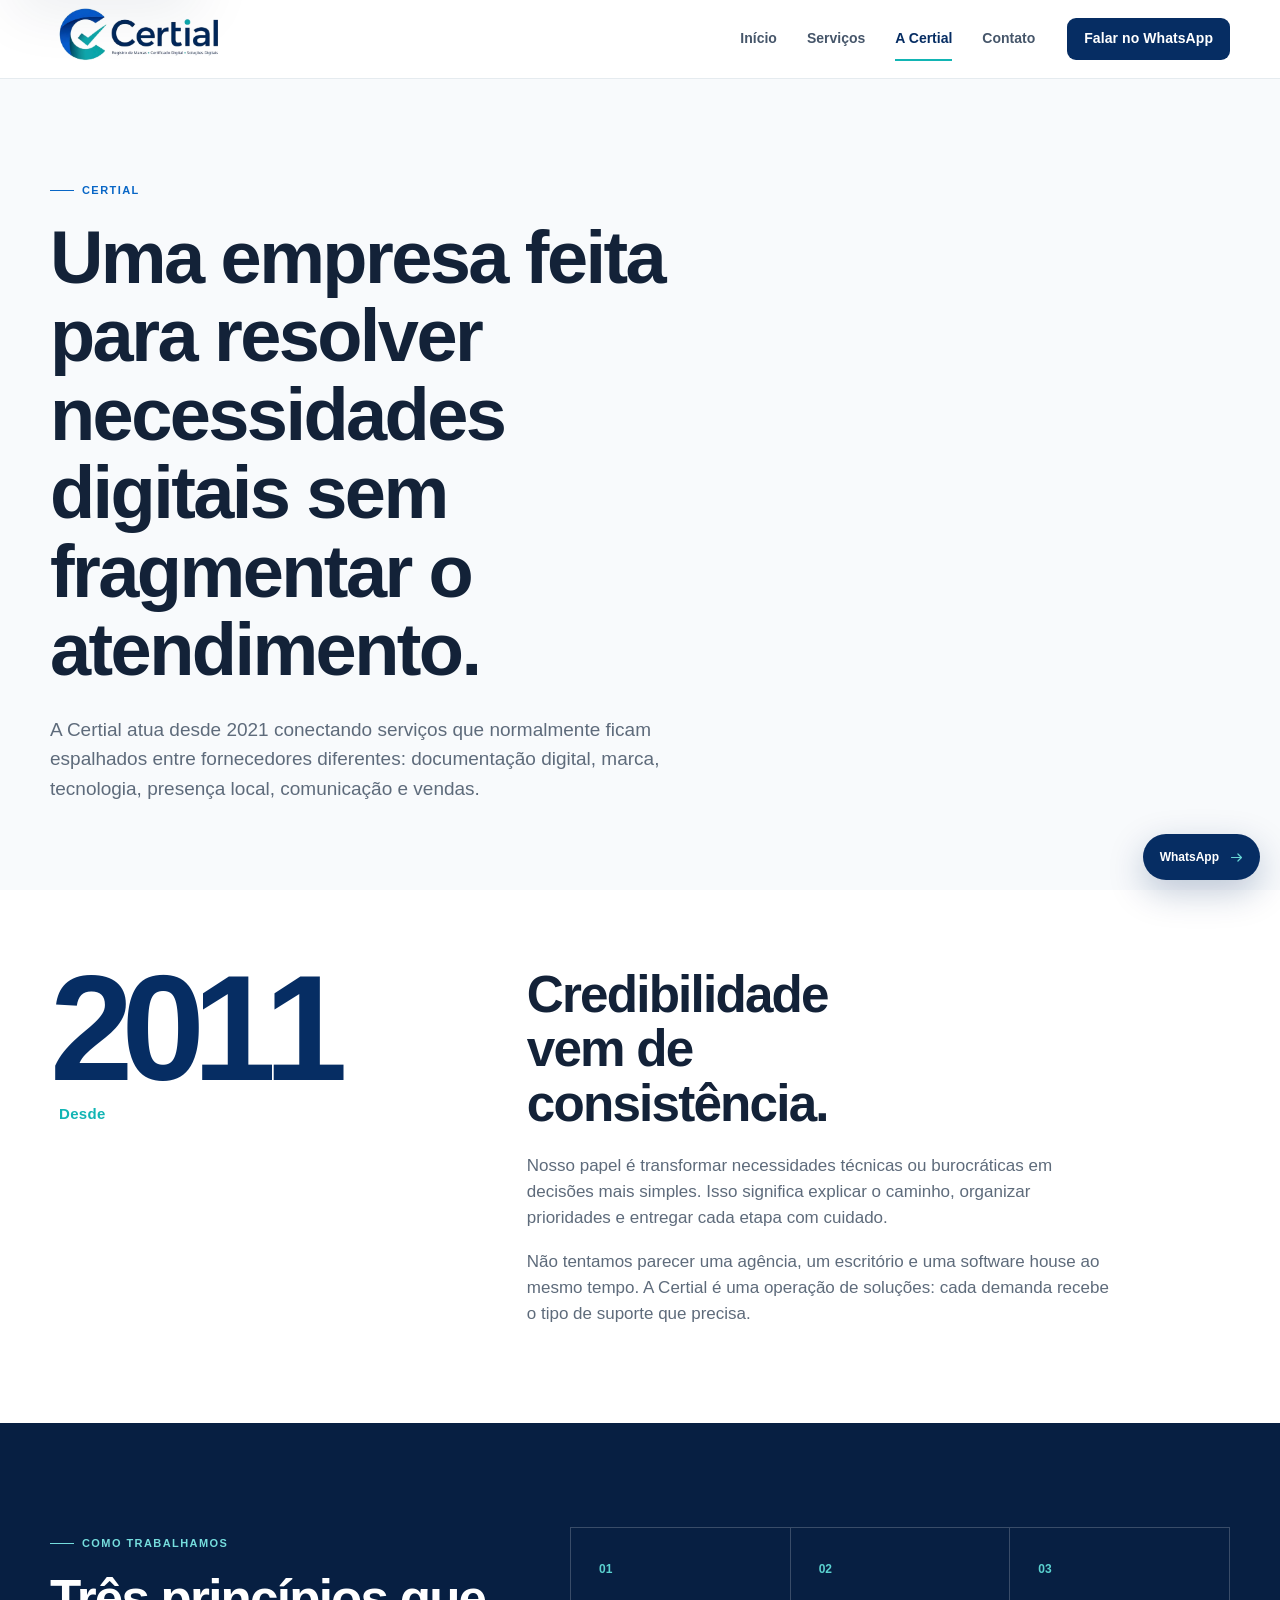
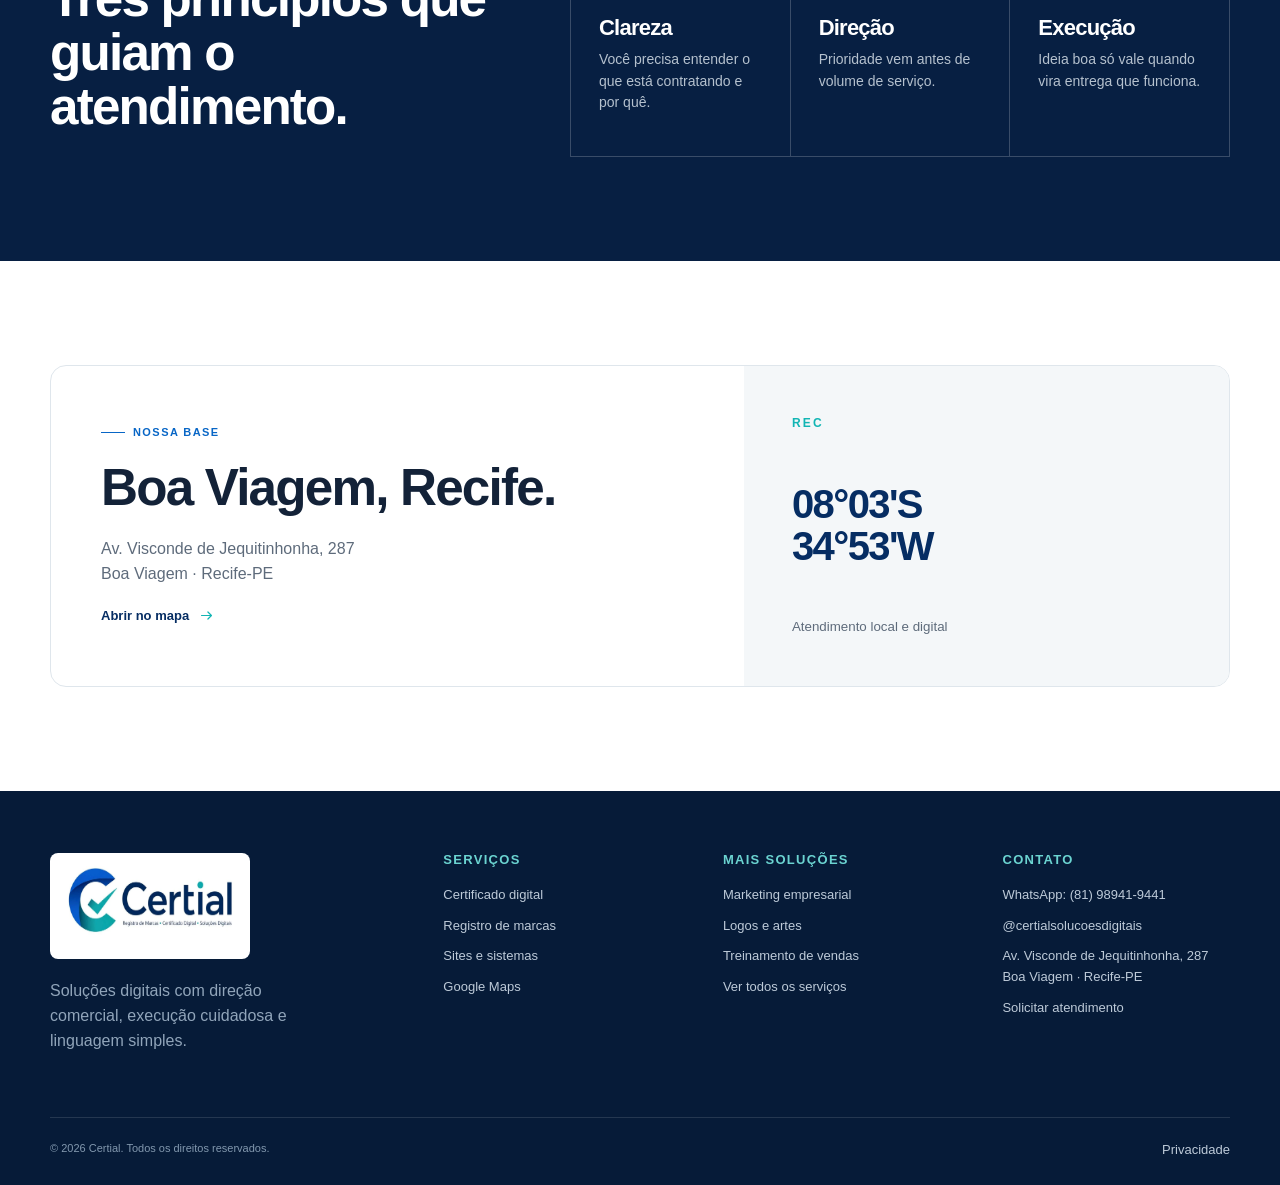
==== commit bfe7047c: "Add files via upload" ====
--- a/sobre.html
+++ b/sobre.html
@@ -11,7 +11,7 @@
   <link rel="apple-touch-icon" href="icon-192.png">
   <link rel="manifest" href="manifest.webmanifest">
   <link rel="preload" href="logo-transparent.png" as="image">
-  <link rel="styleshe5 et" href="style.css">
+  <link rel="stylesheet" href="style.css">
   
 </head>
 <body>
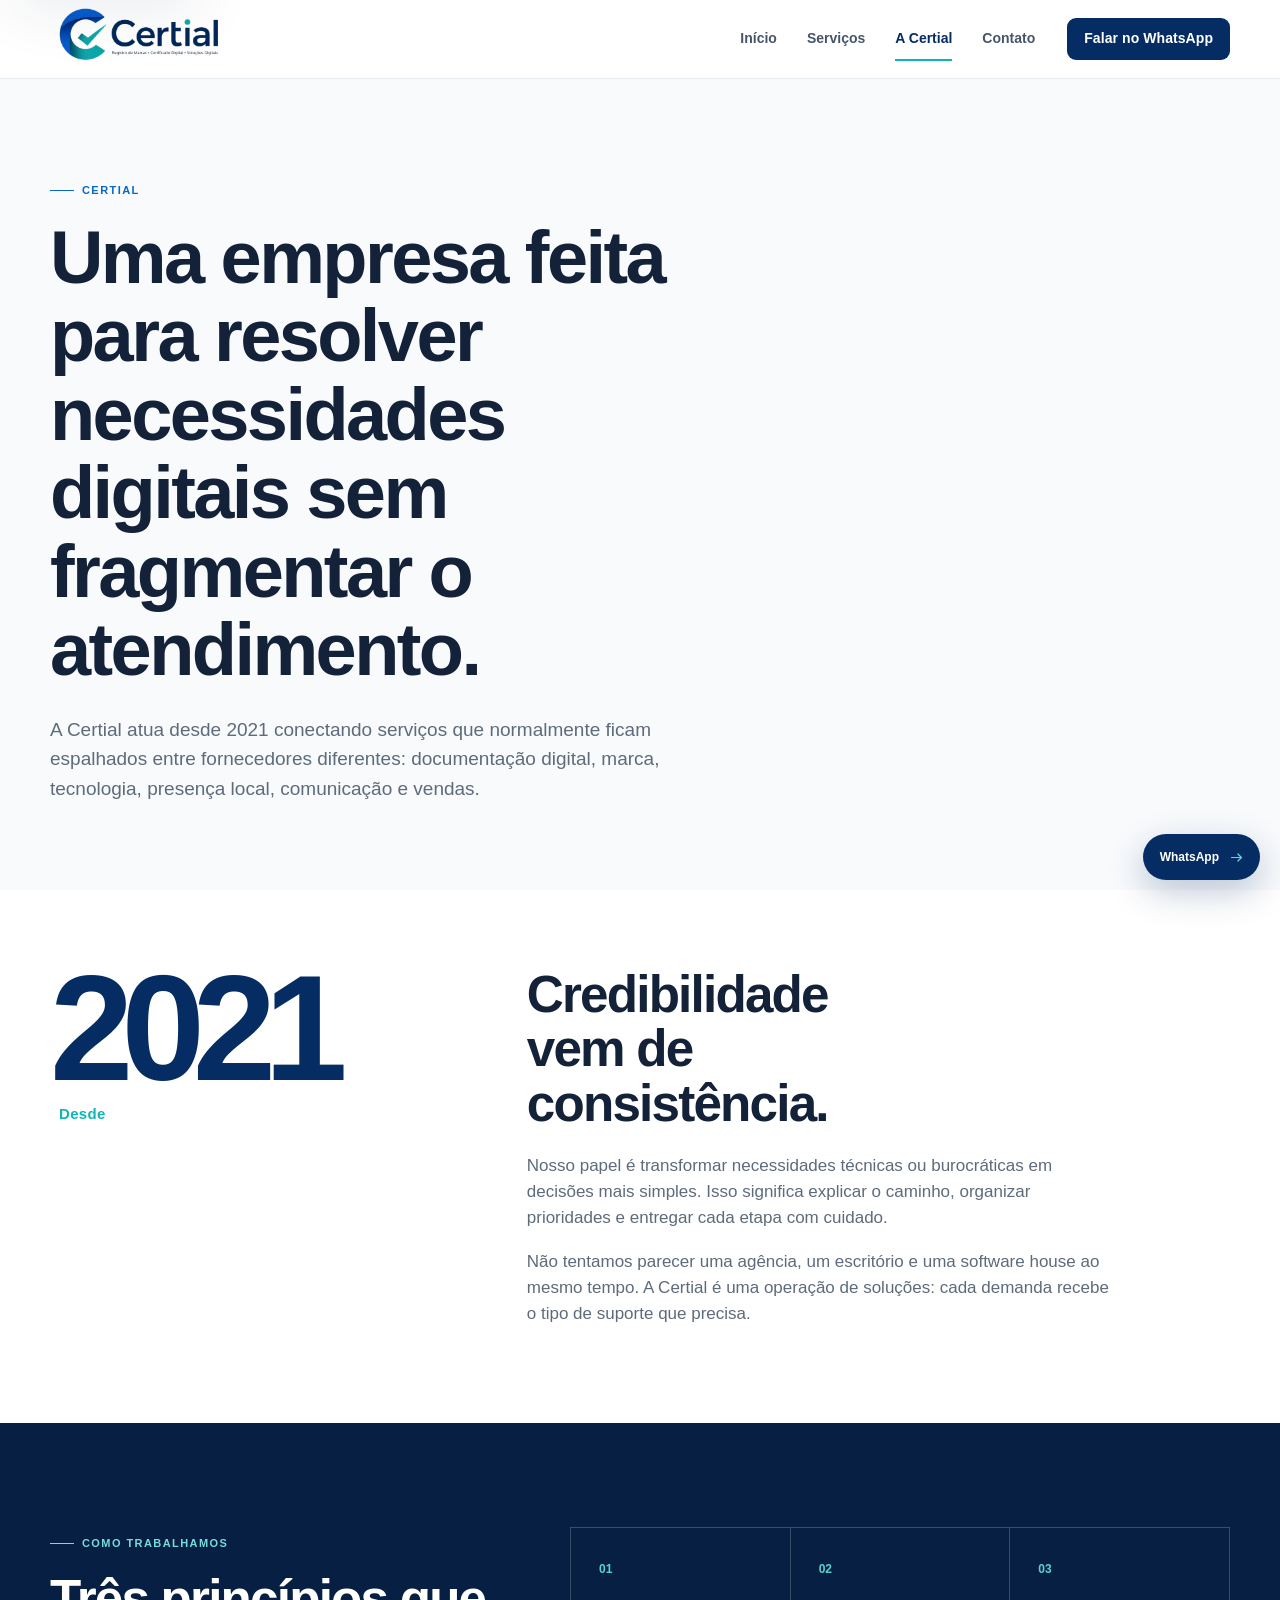
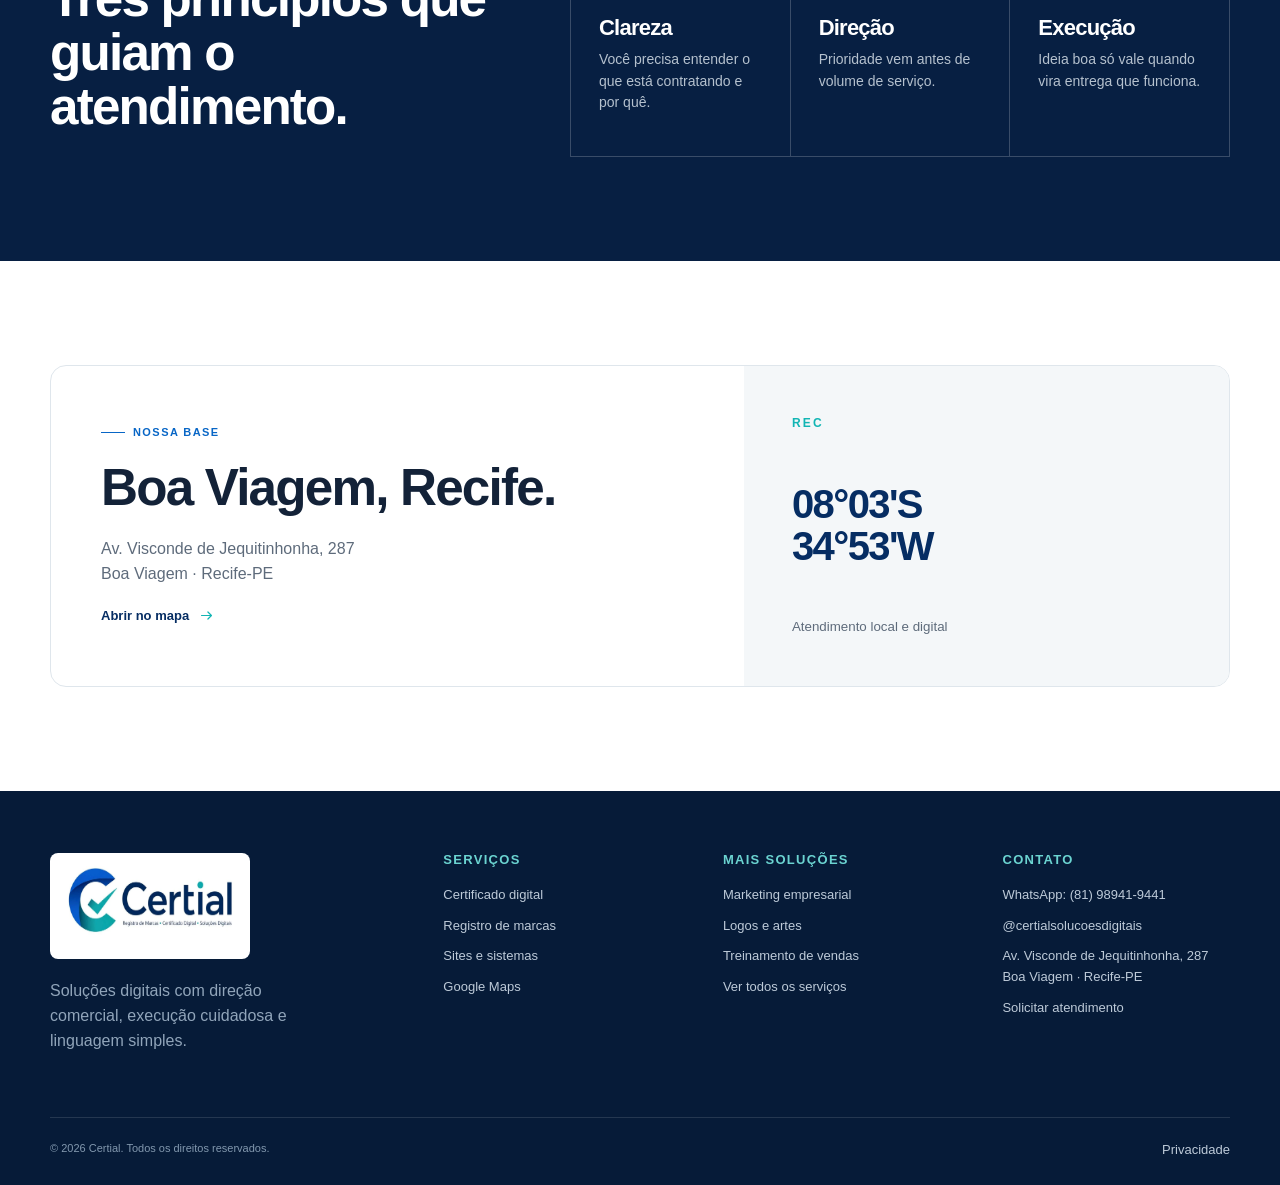
==== commit 9caefd06: "Add files via upload" ====
--- a/sobre.html
+++ b/sobre.html
@@ -29,7 +29,7 @@
 </header>
 <main id="conteudo">
 <section class="page-hero section-pad"><div class="container narrow-left reveal"><span class="eyebrow">Certial</span><h1>Uma empresa feita para resolver necessidades digitais sem fragmentar o atendimento.</h1><p>A Certial atua desde 2021 conectando serviços que normalmente ficam espalhados entre fornecedores diferentes: documentação digital, marca, tecnologia, presença local, comunicação e vendas.</p></div></section>
-<section class="section-pad compact"><div class="container about-statement"><div class="big-number reveal">2011<span>Desde</span></div><div class="reveal delay-1"><h2>Credibilidade vem de consistência.</h2><p>Nosso papel é transformar necessidades técnicas ou burocráticas em decisões mais simples. Isso significa explicar o caminho, organizar prioridades e entregar cada etapa com cuidado.</p><p>Não tentamos parecer uma agência, um escritório e uma software house ao mesmo tempo. A Certial é uma operação de soluções: cada demanda recebe o tipo de suporte que precisa.</p></div></div></section>
+<section class="section-pad compact"><div class="container about-statement"><div class="big-number reveal">2021<span>Desde</span></div><div class="reveal delay-1"><h2>Credibilidade vem de consistência.</h2><p>Nosso papel é transformar necessidades técnicas ou burocráticas em decisões mais simples. Isso significa explicar o caminho, organizar prioridades e entregar cada etapa com cuidado.</p><p>Não tentamos parecer uma agência, um escritório e uma software house ao mesmo tempo. A Certial é uma operação de soluções: cada demanda recebe o tipo de suporte que precisa.</p></div></div></section>
 <section class="section-pad dark-section"><div class="container principles"><div class="reveal"><span class="eyebrow light">Como trabalhamos</span><h2>Três princípios que guiam o atendimento.</h2></div><div class="principle-grid reveal delay-1"><article><b>01</b><h3>Clareza</h3><p>Você precisa entender o que está contratando e por quê.</p></article><article><b>02</b><h3>Direção</h3><p>Prioridade vem antes de volume de serviço.</p></article><article><b>03</b><h3>Execução</h3><p>Ideia boa só vale quando vira entrega que funciona.</p></article></div></div></section>
 <section class="section-pad"><div class="container location-card reveal"><div><span class="eyebrow">Nossa base</span><h2>Boa Viagem, Recife.</h2><p>Av. Visconde de Jequitinhonha, 287<br>Boa Viagem · Recife-PE</p><a class="text-link" href="https://www.google.com/maps/search/?api=1&query=Av.%20Visconde%20de%20Jequitinhonha%20287%2C%20Boa%20Viagem%2C%20Recife%20PE" target="_blank" rel="noopener">Abrir no mapa <span class="icon"><svg viewBox="0 0 24 24" aria-hidden="true"><path d="M5 12h14M14 7l5 5-5 5"/></svg></span></a></div><div class="location-visual"><span>REC</span><strong>08°03'S<br>34°53'W</strong><small>Atendimento local e digital</small></div></div></section>
 </main>
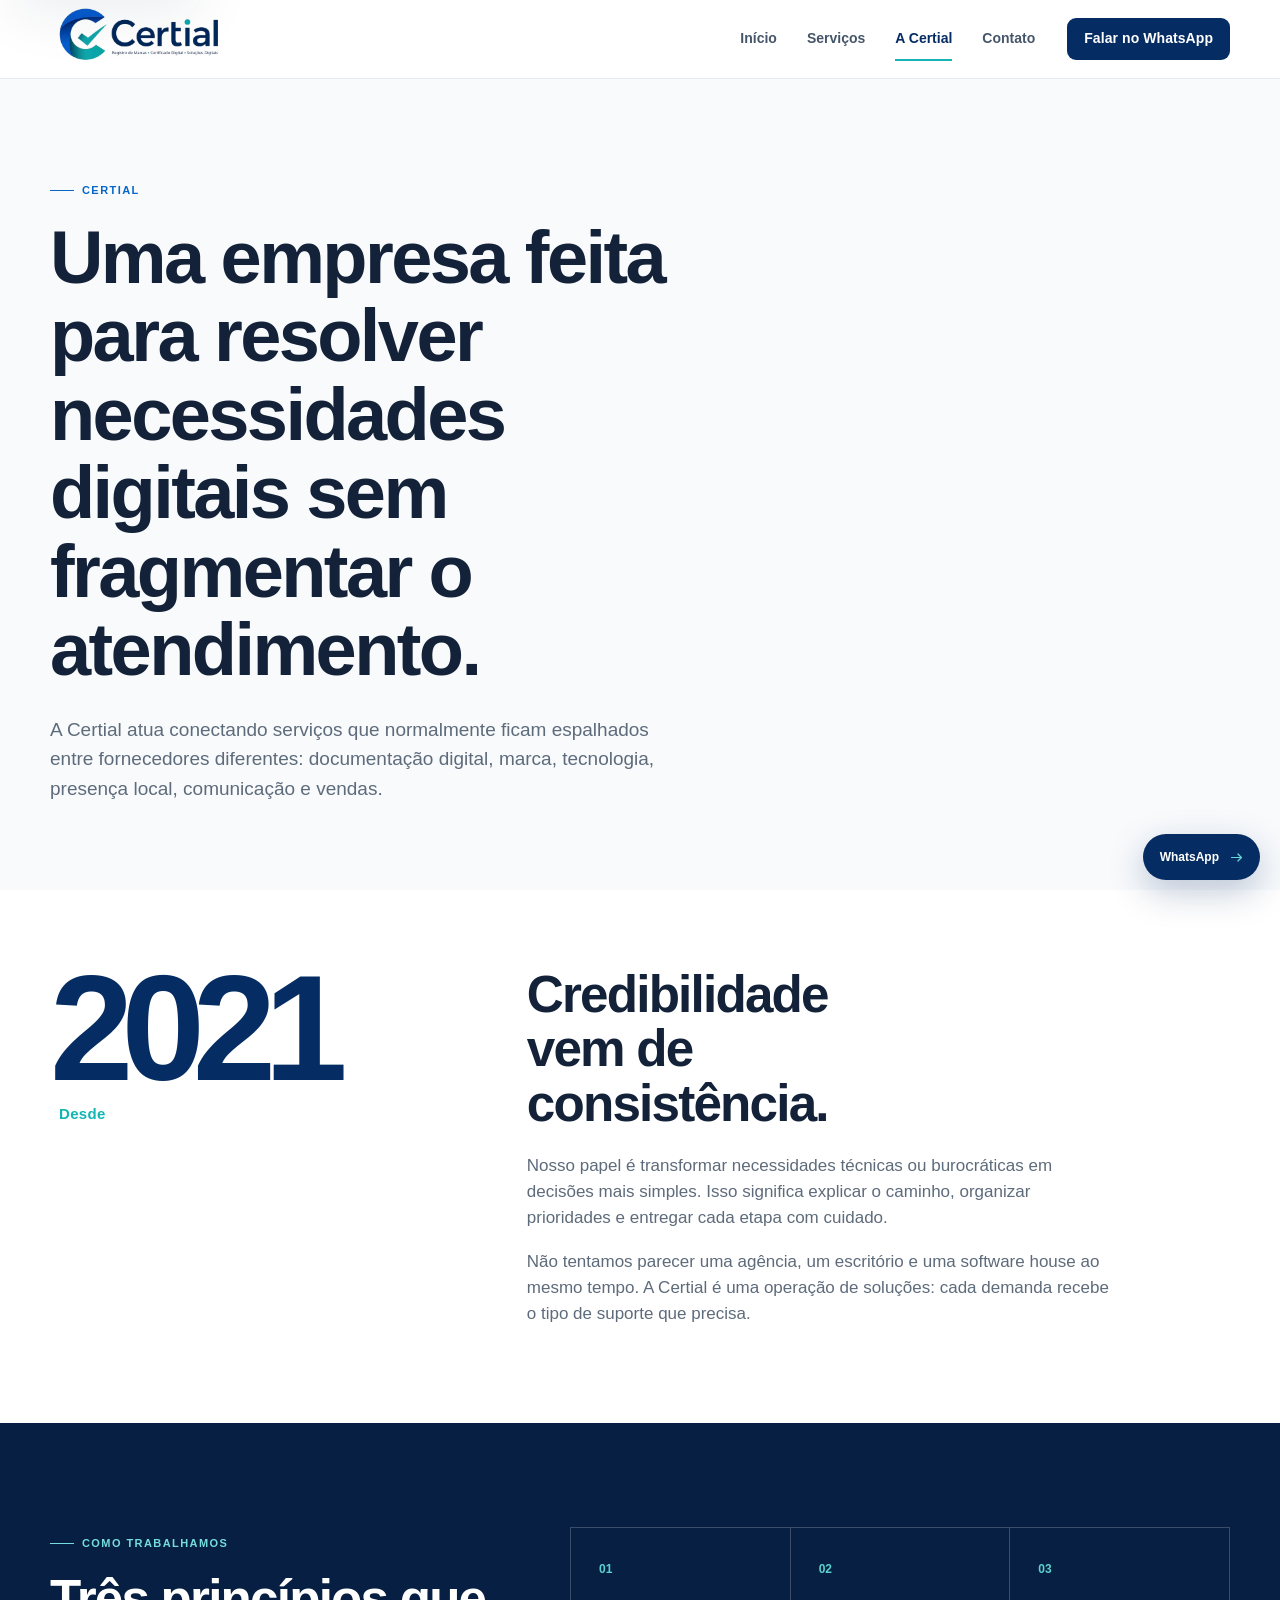
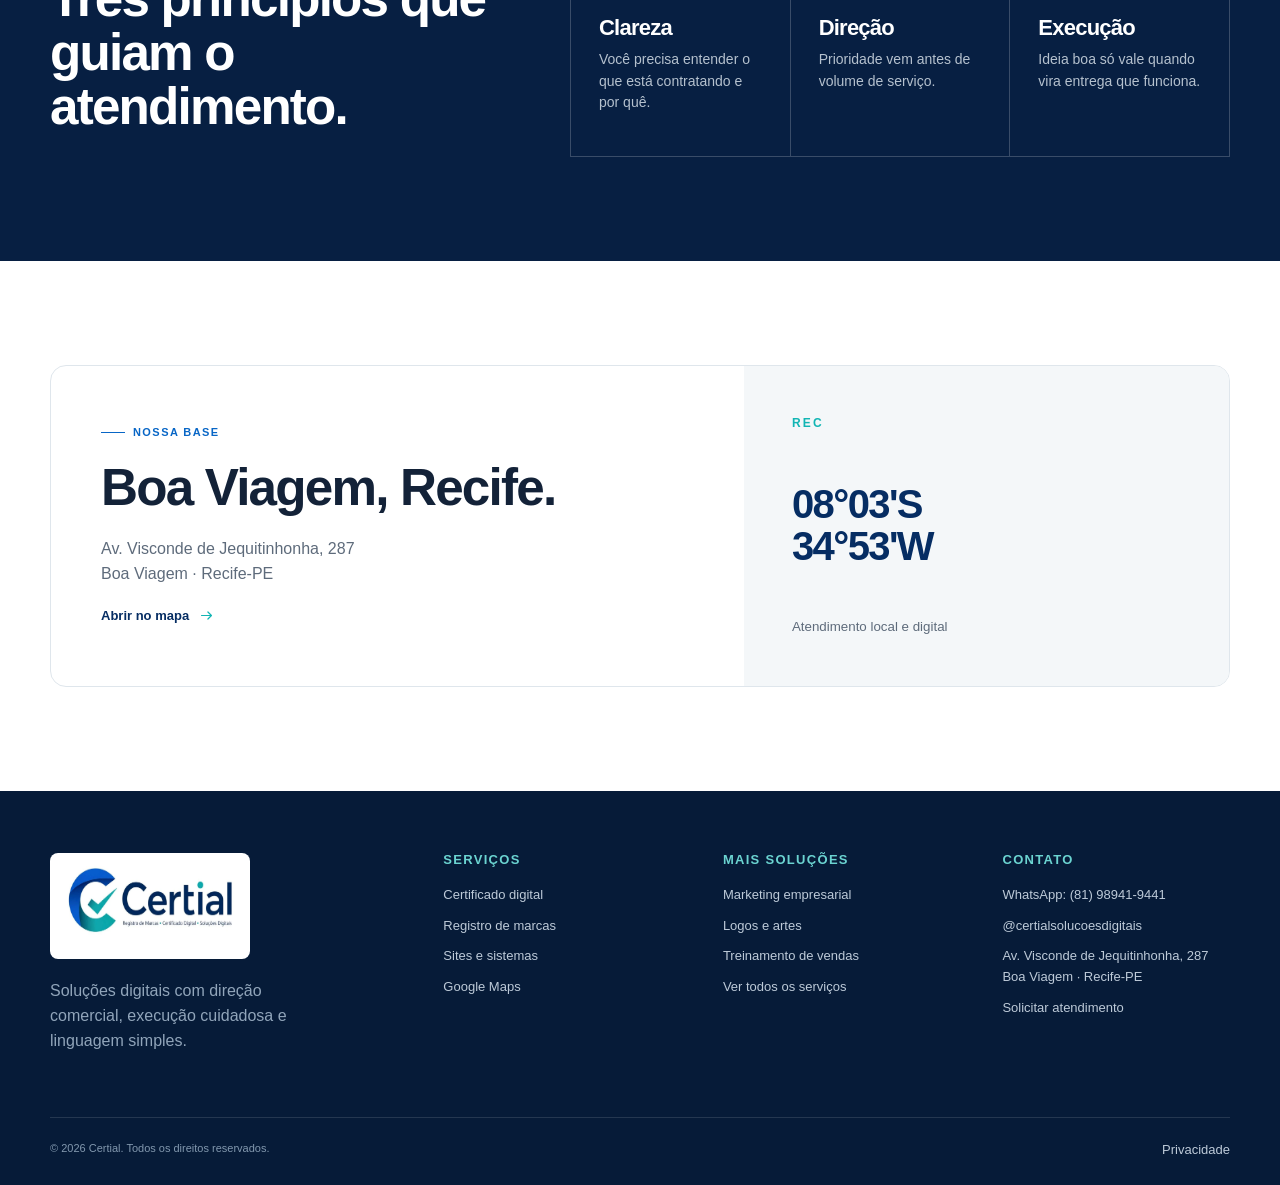
==== commit f296618b: "Add files via upload" ====
--- a/sobre.html
+++ b/sobre.html
@@ -28,7 +28,7 @@
   </div>
 </header>
 <main id="conteudo">
-<section class="page-hero section-pad"><div class="container narrow-left reveal"><span class="eyebrow">Certial</span><h1>Uma empresa feita para resolver necessidades digitais sem fragmentar o atendimento.</h1><p>A Certial atua desde 2021 conectando serviços que normalmente ficam espalhados entre fornecedores diferentes: documentação digital, marca, tecnologia, presença local, comunicação e vendas.</p></div></section>
+<section class="page-hero section-pad"><div class="container narrow-left reveal"><span class="eyebrow">Certial</span><h1>Uma empresa feita para resolver necessidades digitais sem fragmentar o atendimento.</h1><p>A Certial atua conectando serviços que normalmente ficam espalhados entre fornecedores diferentes: documentação digital, marca, tecnologia, presença local, comunicação e vendas.</p></div></section>
 <section class="section-pad compact"><div class="container about-statement"><div class="big-number reveal">2021<span>Desde</span></div><div class="reveal delay-1"><h2>Credibilidade vem de consistência.</h2><p>Nosso papel é transformar necessidades técnicas ou burocráticas em decisões mais simples. Isso significa explicar o caminho, organizar prioridades e entregar cada etapa com cuidado.</p><p>Não tentamos parecer uma agência, um escritório e uma software house ao mesmo tempo. A Certial é uma operação de soluções: cada demanda recebe o tipo de suporte que precisa.</p></div></div></section>
 <section class="section-pad dark-section"><div class="container principles"><div class="reveal"><span class="eyebrow light">Como trabalhamos</span><h2>Três princípios que guiam o atendimento.</h2></div><div class="principle-grid reveal delay-1"><article><b>01</b><h3>Clareza</h3><p>Você precisa entender o que está contratando e por quê.</p></article><article><b>02</b><h3>Direção</h3><p>Prioridade vem antes de volume de serviço.</p></article><article><b>03</b><h3>Execução</h3><p>Ideia boa só vale quando vira entrega que funciona.</p></article></div></div></section>
 <section class="section-pad"><div class="container location-card reveal"><div><span class="eyebrow">Nossa base</span><h2>Boa Viagem, Recife.</h2><p>Av. Visconde de Jequitinhonha, 287<br>Boa Viagem · Recife-PE</p><a class="text-link" href="https://www.google.com/maps/search/?api=1&query=Av.%20Visconde%20de%20Jequitinhonha%20287%2C%20Boa%20Viagem%2C%20Recife%20PE" target="_blank" rel="noopener">Abrir no mapa <span class="icon"><svg viewBox="0 0 24 24" aria-hidden="true"><path d="M5 12h14M14 7l5 5-5 5"/></svg></span></a></div><div class="location-visual"><span>REC</span><strong>08°03'S<br>34°53'W</strong><small>Atendimento local e digital</small></div></div></section>
